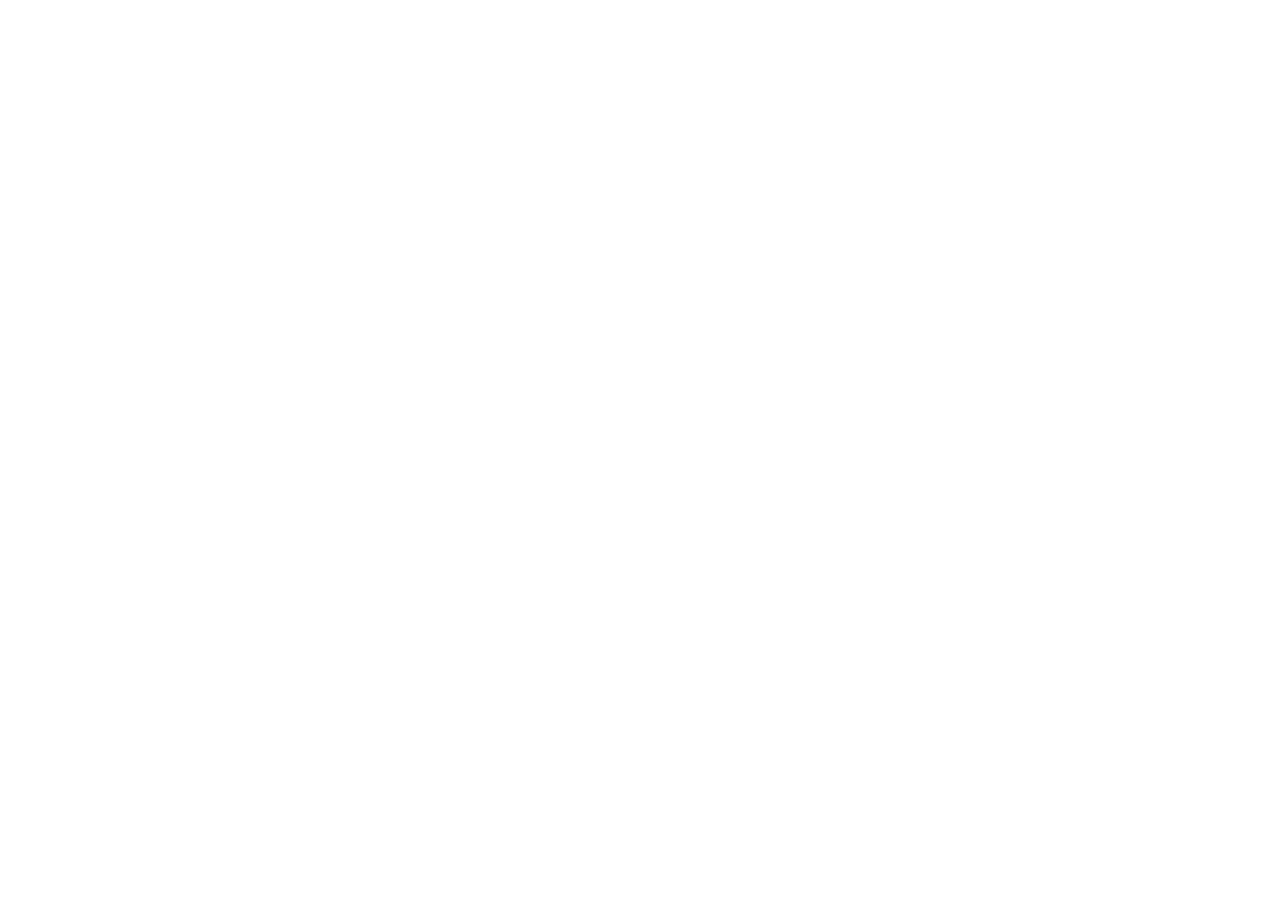
==== 4.Landing Page/index.html @ 01d8f842 "asset" ====
<!DOCTYPE html>
<html lang="en">
<head>
    <meta charset="UTF-8">
    <meta name="viewport" content="width=device-width, initial-scale=1.0">
    <title>Developer Landing Page</title>
    <link rel="stylesheet" href="style.css">
</head>
<body>
    
</body>
</html>
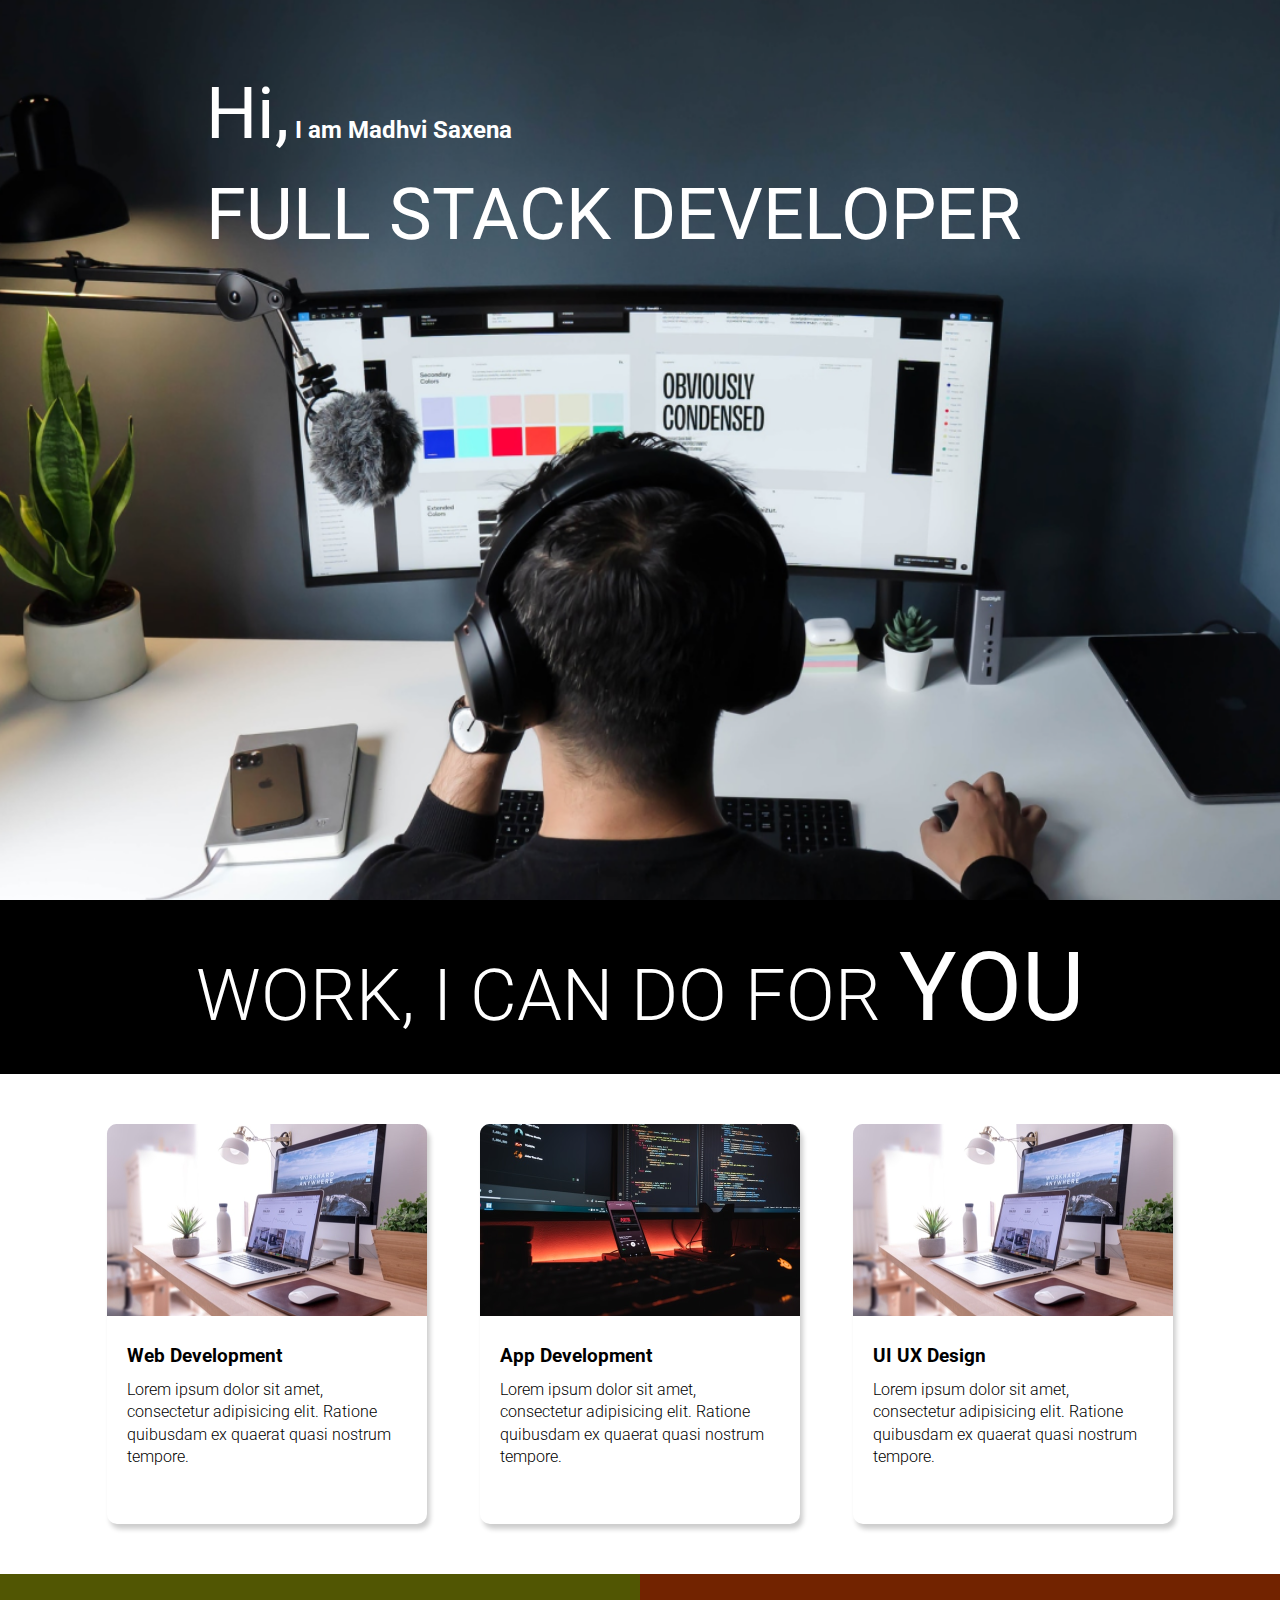
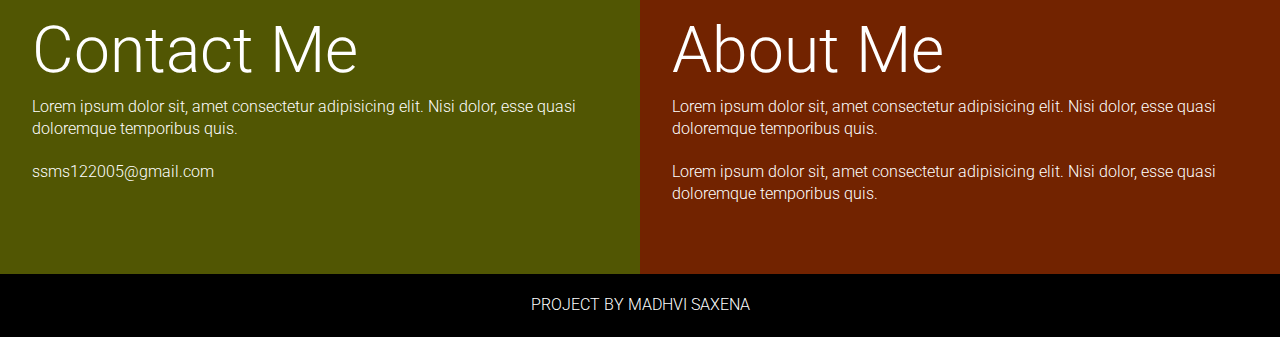
==== commit 5be843a2: "project done" ====
--- a/4.Landing Page/index.html
+++ b/4.Landing Page/index.html
@@ -1,12 +1,88 @@
 <!DOCTYPE html>
 <html lang="en">
-<head>
-    <meta charset="UTF-8">
-    <meta name="viewport" content="width=device-width, initial-scale=1.0">
+  <head>
+    <meta charset="UTF-8" />
+    <meta http-equiv="X-UA-Compatible" content="IE=edge" />
+    <meta name="viewport" content="width=device-width, initial-scale=1.0" />
     <title>Developer Landing Page</title>
-    <link rel="stylesheet" href="style.css">
-</head>
-<body>
-    
-</body>
-</html>+    <link rel="stylesheet" href="style.css" />
+  </head>
+  <body>
+    <section class="hero_section">
+      <div class="text_container">
+        <h2><span class="lg_text">Hi,</span> I am Madhvi Saxena</h2>
+        <h1 class="lg_text">FULL STACK DEVELOPER</h1>
+      </div>
+    </section>
+    <section class="black_box">
+      <h2>WORK, I CAN DO FOR <span>YOU</span></h2>
+    </section>
+    <section class="work">
+      <div class="grid_item">
+        <div class="card">
+          <div class="image_container">
+            <img src="images/web.png" alt="web development" />
+          </div>
+          <div class="card_content">
+            <h3>Web Development</h3>
+            <p>
+              Lorem ipsum dolor sit amet, consectetur adipisicing elit. Ratione
+              quibusdam ex quaerat quasi nostrum tempore.
+            </p>
+          </div>
+        </div>
+      </div>
+      <div class="grid_item">
+        <div class="card">
+          <div class="image_container">
+            <img src="images/mobile.png" alt="app development" />
+          </div>
+          <div class="card_content">
+            <h3>App Development</h3>
+            <p>
+              Lorem ipsum dolor sit amet, consectetur adipisicing elit. Ratione
+              quibusdam ex quaerat quasi nostrum tempore.
+            </p>
+          </div>
+        </div>
+      </div>
+      <div class="grid_item">
+        <div class="card">
+          <div class="image_container">
+            <img src="images/web.png" alt="web development" />
+          </div>
+          <div class="card_content">
+            <h3>UI UX Design</h3>
+            <p>
+              Lorem ipsum dolor sit amet, consectetur adipisicing elit. Ratione
+              quibusdam ex quaerat quasi nostrum tempore.
+            </p>
+          </div>
+        </div>
+      </div>
+    </section>
+    <section class="bottom_section">
+      <div class="contact">
+        <h2>Contact Me</h2>
+        <p>
+          Lorem ipsum dolor sit, amet consectetur adipisicing elit. Nisi dolor,
+          esse quasi doloremque temporibus quis.
+        </p>
+        <p>ssms122005@gmail.com</p>
+      </div>
+      <div class="about">
+        <h2>About Me</h2>
+
+        <p>
+          Lorem ipsum dolor sit, amet consectetur adipisicing elit. Nisi dolor,
+          esse quasi doloremque temporibus quis.
+        </p>
+        <p>
+          Lorem ipsum dolor sit, amet consectetur adipisicing elit. Nisi dolor,
+          esse quasi doloremque temporibus quis.
+        </p>
+      </div>
+    </section>
+    <footer>Project By Madhvi Saxena</footer>
+  </body>
+</html>
--- a/4.Landing Page/style.css
+++ b/4.Landing Page/style.css
@@ -0,0 +1,140 @@
+@import url("https://fonts.googleapis.com/css2?family=Roboto:ital,wght@0,100;0,300;0,400;0,500;0,700;0,900;1,100;1,300;1,400;1,500;1,700;1,900&display=swap");
+* {
+  margin: 0;
+  padding: 0;
+  box-sizing: border-box;
+}
+
+html,
+body {
+  line-height: 1.4;
+  font-weight: 300;
+  font-family: "Roboto", sans-serif;
+}
+
+.hero_section {
+  background-image: url(images/developer.png);
+  min-height: 100vh;
+  background-position: center;
+  background-size: cover;
+  background-repeat: no-repeat;
+}
+.text_container {
+  color: white;
+  max-width: 900px;
+  margin: 0 auto;
+  padding-top: 64px;
+  padding-left: 16px;
+}
+.lg_text {
+  font-size: 72px;
+  font-weight: 400;
+}
+.black_box {
+  background-color: #000;
+  padding: 20px;
+}
+.black_box h2 {
+  font-size: 72px;
+  color: white;
+  text-align: center;
+  font-weight: 300;
+}
+
+.black_box h2 span {
+  font-weight: 400;
+  font-size: 96px;
+}
+.work {
+  display: grid;
+  gap: 20px;
+  grid-template-columns: repeat(auto-fit, minmax(320px, 1fr));
+
+  max-width: 1100px;
+  margin: 50px auto;
+}
+.grid_item {
+  display: flex;
+  justify-content: center;
+  align-items: center;
+}
+.card {
+  max-width: 320px;
+  height: 400px;
+  border-radius: 10px;
+  box-shadow: 3px 5px 5px rgba(1, 1, 1, 0.2);
+  transition: 0.2s ease-in-out;
+}
+.card:hover {
+  transform: scale(1.04);
+  box-shadow: 3px 5px 5px rgba(1, 1, 1, 0.3);
+  transition: 0.2s ease-in-out;
+}
+.card_content {
+  padding: 20px;
+}
+.card_content h3 {
+  margin-bottom: 10px;
+}
+.bottom_section {
+  display: flex;
+}
+.contact {
+  background-color: #515603;
+}
+.about {
+  background-color: #722300;
+}
+
+.contact,
+.about {
+  min-height: 300px;
+  padding: 32px;
+  color: white;
+}
+.about h2,
+.contact h2 {
+  font-size: 64px;
+  font-weight: 300;
+}
+.about p,
+.contact p {
+  margin-bottom: 20px;
+}
+
+footer {
+  text-align: center;
+  text-transform: uppercase;
+  background-color: #000;
+  padding: 20px;
+  color: white;
+}
+@media (max-width: 786px) {
+  .hero_section {
+    min-height: 50vh;
+  }
+  .text_container {
+    padding: 10px 0;
+    text-align: center;
+  }
+  .lg_text {
+    font-size: 32px;
+  }
+  .black_box h2 {
+    font-size: 24px;
+  }
+  .black_box h2 span {
+    font-weight: 400;
+    font-size: 32px;
+  }
+  .bottom_section {
+    flex-direction: column;
+  }
+  h1 {
+    font-size: 32px;
+  }
+  .about h2,
+  .contact h2 {
+    font-size: 32px;
+  }
+}
